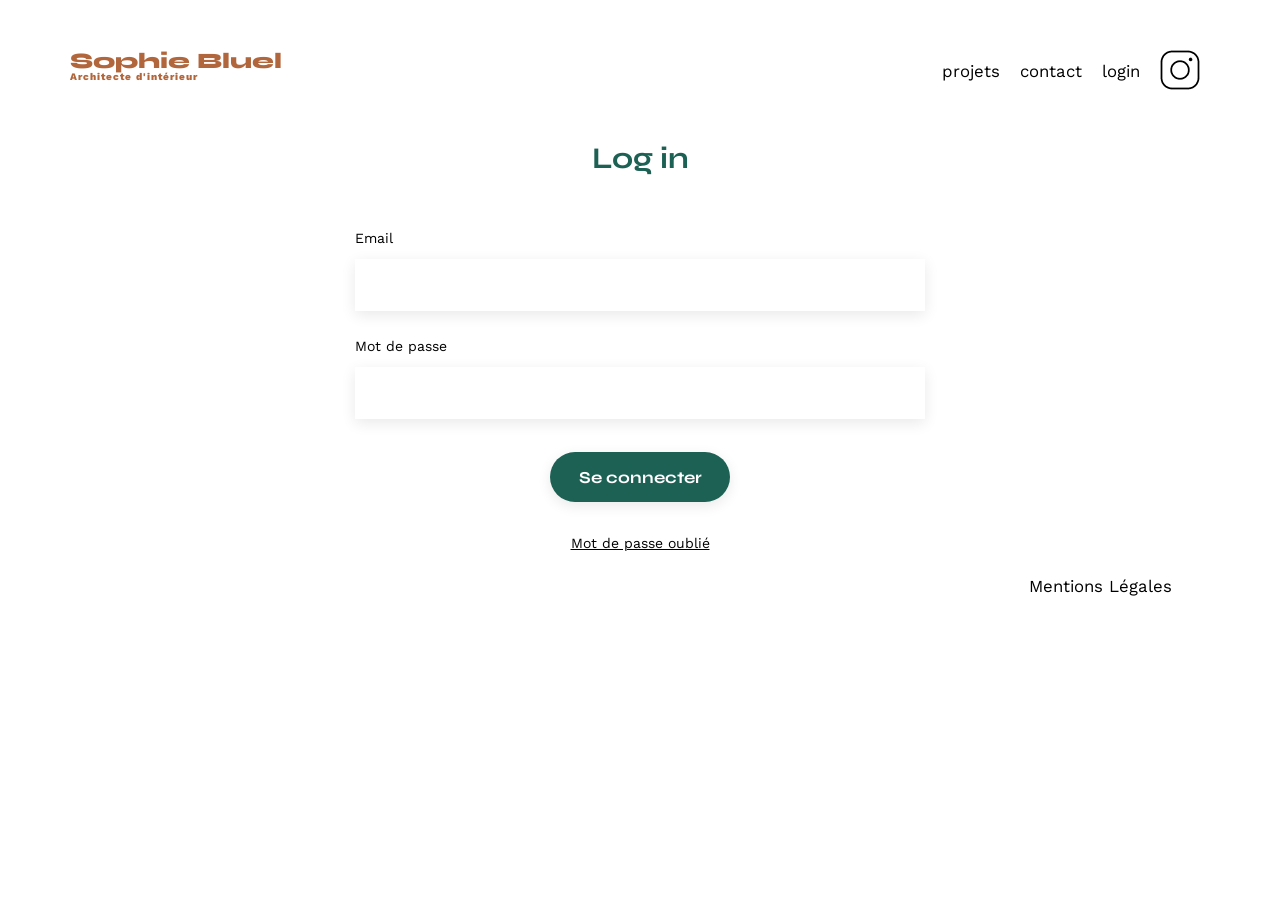
==== FrontEnd/login_page.html @ 0e16ee72 "Initial commit" ====
<!DOCTYPE html>
<html lang="fr">

<head>
    <meta charset="UTF-8">
    <title>Sophie Bluel - Architecte d'intérieur - page d'identification </title>
    <meta name="viewport" content="width=device-width, initial-scale=1.0">
    <link rel="preconnect" href="https://fonts.googleapis.com">
    <link rel="preconnect" href="https://fonts.gstatic.com" crossorigin>
    <link href="https://fonts.googleapis.com/css2?family=Syne:wght@700;800&family=Work+Sans&display=swap"
        rel="stylesheet">
    <meta name="description" content="">
    <link rel="stylesheet" href="./assets/style.css">
    <script src="./assets/login_script.js" defer></script>

</head>

<body>
    <header>
        <h1>Sophie Bluel <span>Architecte d'intérieur</span></h1>
        <nav>
            <ul>
                <li>projets</li>
                <li>contact</li>
                <li>login</li>
                <li><img src="./assets/icons/instagram.png" alt="Instagram"></li>
            </ul>
        </nav>
    </header>
    <main>
        <section id="contact">
            <h2>Log in</h2>

            <form class="formulaire-login" action="#" method="post">
                <label for="email">Email</label>
                <input type="email" name="email" id="email" required>

                <label for="password">Mot de passe</label>
                <input type="password" name="password" id="password" required>

                <input type="submit" value="Se connecter">
                <a href="">Mot de passe oublié</a>
            </form>
        </section>
    </main>
    <footer>
        <nav>
            <ul>
                <li>Mentions Légales</li>
            </ul>
        </nav>
    </footer>
</body>
---- FrontEnd/assets/style.css ----
/* http://meyerweb.com/eric/tools/css/reset/
   v2.0 | 20110126
   License: none (public domain)
*/

html,
body,
div,
span,
applet,
object,
iframe,
h1,
h2,
h3,
h4,
h5,
h6,
p,
blockquote,
pre,
a,
abbr,
acronym,
address,
big,
cite,
code,
del,
dfn,
em,
img,
ins,
kbd,
q,
s,
samp,
small,
strike,
strong,
sub,
sup,
tt,
var,
b,
u,
i,
center,
dl,
dt,
dd,
ol,
ul,
li,
fieldset,
form,
label,
legend,
table,
caption,
tbody,
tfoot,
thead,
tr,
th,
td,
article,
aside,
canvas,
details,
embed,
figure,
figcaption,
footer,
header,
hgroup,
menu,
nav,
output,
ruby,
section,
summary,
time,
mark,
audio,
video {
	margin: 0;
	padding: 0;
	border: 0;
	font-size: 100%;
	font: inherit;
	vertical-align: baseline;
}

/* HTML5 display-role reset for older browsers */
article,
aside,
details,
figcaption,
figure,
footer,
header,
hgroup,
menu,
nav,
section {
	display: block;
}

body {
	line-height: 1;
}

ol,
ul {
	list-style: none;
}

blockquote,
q {
	quotes: none;
}

blockquote:before,
blockquote:after,
q:before,
q:after {
	content: '';
	content: none;
}

table {
	border-collapse: collapse;
	border-spacing: 0;
}

/** end reset css**/
body {
	max-width: 1140px;
	margin: auto;
	font-family: 'Work Sans';
	font-size: 14px;
}

header {
	display: flex;
	justify-content: space-between;
	margin: 50px 0
}

section {
	margin: 50px 0
}

h1 {
	display: flex;
	flex-direction: column;
	font-family: 'Syne';
	font-size: 22px;
	font-weight: 800;
	color: #B1663C
}

h1>span {
	font-family: 'Work Sans';
	font-size: 10px;
	letter-spacing: 0.1em;
	;
}

h2 {
	font-family: 'Syne';
	font-weight: 700;
	font-size: 30px;
	color: #1D6154
}

nav ul {
	display: flex;
	align-items: center;
	list-style-type: none;

}

nav li {
	padding: 0 10px;
	font-size: 1.2em;
}

li:hover {
	color: #B1663C;
}

#introduction {
	display: flex;
	align-items: center;
}

#introduction figure {
	flex: 1
}

#introduction img {
	display: block;
	margin: auto;
	width: 80%;
}

#introduction article {
	flex: 1
}

#introduction h2 {
	margin-bottom: 1em;
}

#introduction p {
	margin-bottom: 0.5em;
}

#portfolio h2 {
	order: 0;
	text-align: center;
	margin-bottom: 1em;
}

.gallery {
	order: 2;
	width: 100%;
	display: grid;
	grid-template-columns: 1fr 1fr 1fr;
	grid-column-gap: 20px;
	grid-row-gap: 20px;
}

.gallery img {
	width: 100%;

}

#contact {
	width: 50%;
	margin: auto;
}

#contact>* {
	text-align: center;

}

#contact h2 {
	margin-bottom: 20px;
}

#contact form {
	text-align: left;
	margin-top: 30px;
	display: flex;
	flex-direction: column;
}

#contact input {
	height: 50px;
	font-size: 1.2em;
	border: none;
	box-shadow: 0px 4px 14px rgba(0, 0, 0, 0.09);
}

#contact label {
	margin: 2em 0 1em 0;
}

#contact textarea {
	border: none;
	box-shadow: 0px 4px 14px rgba(0, 0, 0, 0.09);
}

#contact a {
	display: flex;
	align-items: center;
	justify-content: center;
	color: black;
}


input[type="submit"] {
	font-family: 'Syne';
	font-weight: 700;
	color: white;
	background-color: #1D6154;
	margin: 2em auto;
	width: 180px;
	text-align: center;
	border-radius: 60px;
}

footer nav ul {
	display: flex;
	justify-content: flex-end;
	margin: 2em
}


.portfolio_filter {
	order: 1;
	display: flex;
	justify-content: center;
	align-items: center;
	gap: 10px;
	margin-bottom: 51px;
	height: 38px;


}

.portfolio_filter button {
	border: solid 1px #1D6154;
	border-radius: 20px;
	color: #1D6154;
	font-size: 16px;
}

section#portfolio {
	display: flex;
	align-items: center;
	flex-direction: column;
}
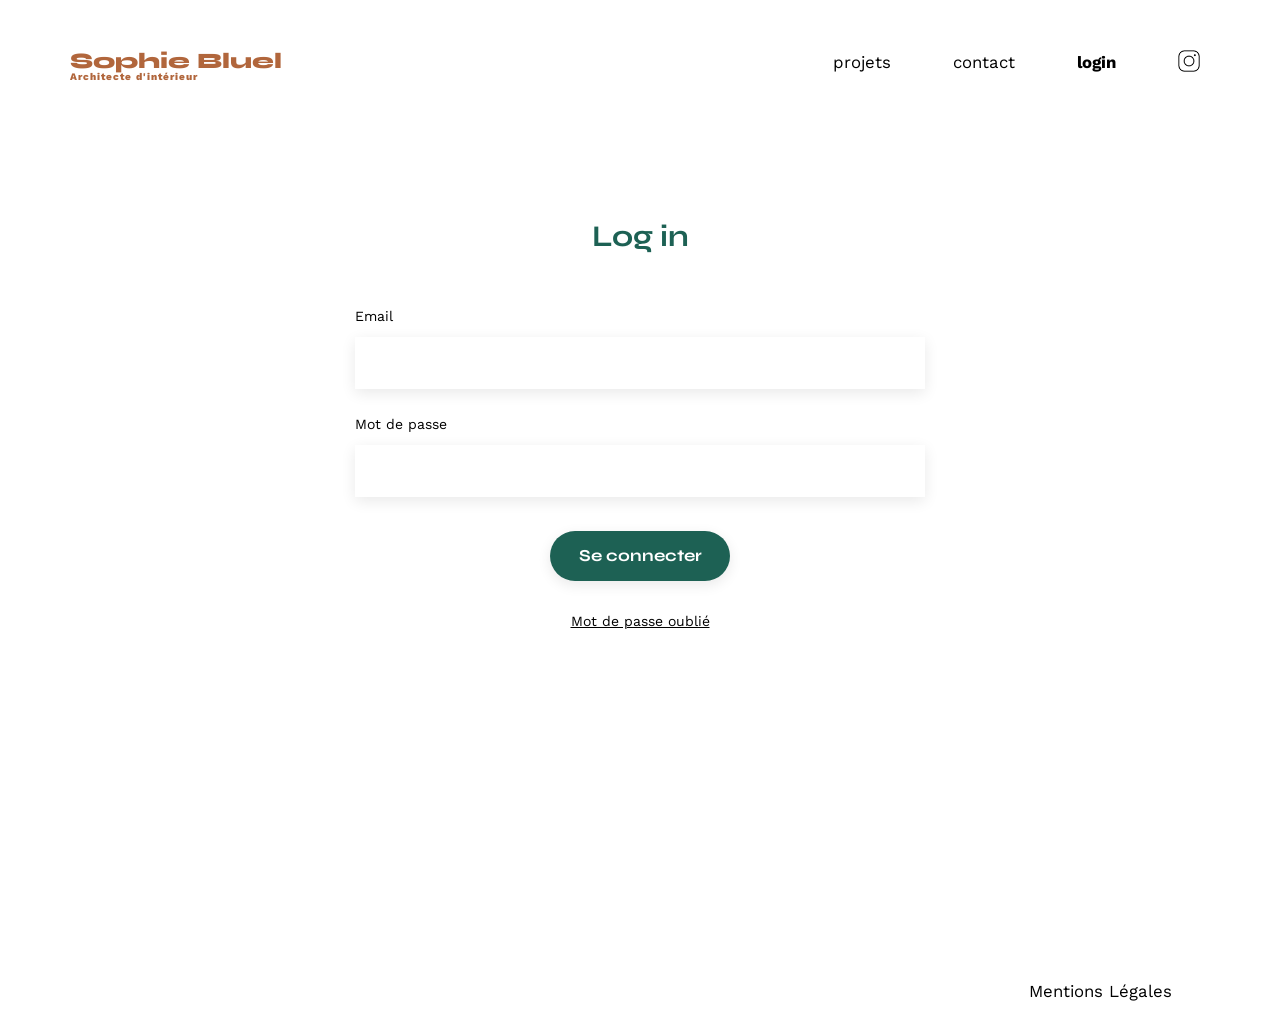
==== commit e8ebdc73: "Finalisation Projet Style" ====
--- a/FrontEnd/login_page.html
+++ b/FrontEnd/login_page.html
@@ -11,21 +11,24 @@
         rel="stylesheet">
     <meta name="description" content="">
     <link rel="stylesheet" href="./assets/style.css">
-    <script src="./assets/login_script.js" defer></script>
+    <script type="module" src="./scripts/login.js"></script>
 
 </head>
 
 <body>
     <header>
-        <h1>Sophie Bluel <span>Architecte d'intérieur</span></h1>
-        <nav>
-            <ul>
-                <li>projets</li>
-                <li>contact</li>
-                <li>login</li>
-                <li><img src="./assets/icons/instagram.png" alt="Instagram"></li>
-            </ul>
-        </nav>
+        <div id="conteneur_in_header">
+            <h1>Sophie Bluel <span>Architecte d'intérieur</span></h1>
+            <nav>
+                <ul>
+                    <li>projets</li>
+                    <li>contact</li>
+                    <li id="login">login</li>
+                    <li><img src="./assets/icons/instagram.png" alt="Instagram"></li>
+                </ul>
+            </nav>
+        </div>
+
     </header>
     <main>
         <section id="contact">
@@ -43,7 +46,7 @@
             </form>
         </section>
     </main>
-    <footer>
+    <footer class="login_footer">
         <nav>
             <ul>
                 <li>Mentions Légales</li>
--- a/FrontEnd/assets/style.css
+++ b/FrontEnd/assets/style.css
@@ -143,14 +143,14 @@
 }
 
 header {
-	display: flex;
-	justify-content: space-between;
-	margin: 50px 0
-}
-
-section {
-	margin: 50px 0
-}
+	margin: 50px 0px 139px 0px;
+}
+
+header ul img {
+	width: 22px
+}
+
+
 
 h1 {
 	display: flex;
@@ -179,6 +179,7 @@
 	display: flex;
 	align-items: center;
 	list-style-type: none;
+	gap: 42px;
 
 }
 
@@ -221,7 +222,7 @@
 #portfolio h2 {
 	order: 0;
 	text-align: center;
-	margin-bottom: 1em;
+
 }
 
 .gallery {
@@ -229,8 +230,9 @@
 	width: 100%;
 	display: grid;
 	grid-template-columns: 1fr 1fr 1fr;
-	grid-column-gap: 20px;
-	grid-row-gap: 20px;
+	grid-column-gap: 18px;
+	grid-row-gap: 16px;
+	margin-top: 50px;
 }
 
 .gallery img {
@@ -240,7 +242,7 @@
 
 #contact {
 	width: 50%;
-	margin: auto;
+	margin: 57px auto;
 }
 
 #contact>* {
@@ -282,6 +284,9 @@
 	color: black;
 }
 
+#login {
+	cursor: pointer;
+}
 
 input[type="submit"] {
 	font-family: 'Syne';
@@ -300,28 +305,400 @@
 	margin: 2em
 }
 
+.boldLi {
+	font-weight: bold;
+}
+
 
 .portfolio_filter {
 	order: 1;
 	display: flex;
+	justify-content: space-between;
+	align-items: center;
+	gap: 10px;
+	height: 38px;
+
+}
+
+.portfolio_filter button {
+	align-items: center;
+	display: flex;
+	border: solid 1px #1D6154;
 	justify-content: center;
-	align-items: center;
-	gap: 10px;
-	margin-bottom: 51px;
-	height: 38px;
-
-
-}
-
-.portfolio_filter button {
-	border: solid 1px #1D6154;
 	border-radius: 20px;
 	color: #1D6154;
 	font-size: 16px;
+	cursor: pointer;
+	font-size: 16px;
+	font-weight: bold;
+	height: 37px;
+	background-color: white;
+	min-width: 100px;
+	padding: 9px;
+}
+
+.portfolio_filter button.button_clicked {
+	color: white;
+	background-color: #1D6154;
 }
 
 section#portfolio {
 	display: flex;
 	align-items: center;
 	flex-direction: column;
+	margin-top: 139px;
+}
+
+/* ---------------------------------modal--------------------------- */
+.modal {
+	position: fixed;
+	display: flex;
+	align-items: center;
+	justify-content: center;
+	top: 0;
+	left: 0;
+	width: 100%;
+	height: 100%;
+	background: rgba(0, 0, 0, 0.5);
+}
+
+.modal-wrapper {
+	overflow-x: hidden;
+	overflow-y: auto;
+	width: 630px;
+	height: 688px;
+	max-width: calc(100vw - 20px);
+	max-height: calc(100vh - 20px);
+	padding: 20px;
+	background-color: white;
+
+}
+
+.modal-wrapper h2 {
+	margin-bottom: 46px;
+	font-size: 26px;
+	color: #000000;
+}
+
+.modal-wrapper .modal-works {
+	padding: none;
+	grid-column-gap: 9px;
+	grid-row-gap: 29px;
+}
+
+/* ________________________ */
+
+/* Conteneur glissant */
+.slide-container {
+	display: flex;
+	width: 200%;
+	transition: transform 0.5s ease-in-out;
+}
+
+/* Chaque panneau 50% dde 200%*/
+.slide {
+	display: flex;
+	max-height: 100%;
+	width: 50%;
+	padding: 20px;
+	box-sizing: border-box;
+	flex-direction: column;
+	align-items: center;
+}
+
+/* État affichant le formulaire */
+.slide-container.show-form {
+	transform: translateX(-50%);
+}
+
+/* État initial : galerie */
+.slide-container.show-gallery {
+	transform: translateX(0%);
+}
+
+
+button.js-switch-to-form:hover,
+button.js-switch-to-gallery:hover {
+	background-color: #555;
+}
+
+
+
+.modal-img {
+	height: 100%;
+	width: 100%;
+	object-fit: cover;
+}
+
+.modal-works {
+	display: grid;
+	grid-template-columns: repeat(auto-fill, minmax(100px, 1fr));
+	gap: 10px;
+	padding: 10px;
+	align-items: start;
+}
+
+#js-injectZone {
+	display: flex;
+	align-items: center;
+	justify-content: center;
+	gap: 31px;
+}
+
+a.js-modal {
+	text-decoration: none;
+	color: black;
+}
+
+.js-modal-close .fa-solid,
+.fas {
+	font-weight: 900;
+	font-size: 22px;
+}
+
+#modal {
+	color: rgb(22, 3, 3);
+	text-decoration: none;
+}
+
+.admin_nav {
+	display: flex;
+	align-items: center;
+	justify-content: center;
+	gap: 10px;
+	order: 1;
+	height: 59px;
+	width: 100%;
+	color: white;
+	background-color: black;
+	margin-bottom: 38px;
+}
+
+
+.header_admin {
+	display: flex;
+	flex-direction: column;
+	margin: 0px 0px 50px 0px;
+}
+
+#conteneur_in_header {
+	display: flex;
+	flex-direction: row;
+	justify-content: space-between;
+	order: 2;
+}
+
+.trash_conteneur {
+	display: flex;
+	align-items: center;
+	justify-content: center;
+	cursor: pointer;
+	background-color: black;
+	position: absolute;
+	right: 1px;
+	top: 1px;
+	padding: 4px;
+}
+
+.modal-item {
+	position: relative;
+}
+
+.fa-style {
+	color: white;
+}
+
+
+
+.modal-button_conteneur {
+	display: flex;
+	align-items: center;
+	justify-content: space-between;
+}
+
+.modal-button_conteneur button {
+	background: none;
+	border: none;
+	padding: 0px;
+	cursor: pointer;
+
+}
+
+.modal-down-page {
+	margin-top: 50px;
+	display: flex;
+	width: 80%;
+	border-top: solid 1px black;
+}
+
+form .modal-down-page {
+	margin-top: 50px;
+	display: flex;
+	width: 100%;
+	flex-direction: column;
+	align-items: center;
+	border-top: solid 1px #B3B3B3;
+}
+
+.modal_down_btn {
+	font-family: 'Syne';
+	font-weight: 700;
+	color: white;
+	margin: 2em auto;
+	width: 237px;
+	text-align: center;
+	border-radius: 60px;
+	height: 36px;
+	cursor: pointer;
+	border: none;
+}
+
+.modal_down_btn--add {
+	background-color: #1D6154;
+}
+
+.modal_down_btn--validate {
+	background-color: grey;
+}
+
+.modal_down_btn--validate-true {
+	background-color: #1D6154;
+}
+
+.btn-hidd {
+	visibility: hidden;
+}
+
+#drop-area {
+	padding: 0px 30px;
+	display: flex;
+	flex-direction: column;
+	align-items: center;
+	position: relative;
+	overflow: hidden;
+	justify-content: center;
+	gap: 6px;
+	height: 169px;
+	text-align: center;
+	cursor: pointer;
+	margin-bottom: 1rem;
+	background-color: #E8F1F6;
+	min-height: 150px;
+	transition: background-color 0.2s, border-color 0.2s;
+}
+
+#drop-area.hover {
+	background-color: #eef;
+	border-color: #339;
+}
+
+#preview {
+	max-width: 100%;
+	max-height: 100%;
+	object-fit: contain;
+	display: none;
+}
+
+.add-button {
+	width: 173px;
+	height: 36px;
+	border-radius: 50px;
+	border: none;
+	background-color: #CBD6DC;
+	color: #306685;
+	font-size: 14px;
+	font-family: 'Work Sans', sans-serif;
+	cursor: pointer;
+}
+
+.input-conteneur {
+	display: flex;
+	flex-direction: column;
+	gap: 10px;
+	margin-bottom: 21px;
+}
+
+.input-box {
+	height: 51px;
+	border: none;
+	box-shadow: 0px 4px 14px 0px rgba(0, 0, 0, 0.09);
+}
+
+#upload-form {
+	display: flex;
+	flex-direction: column;
+	width: 420px;
+}
+
+.select-wrapper {
+	position: relative;
+	width: 100%;
+	max-width: 300px;
+	display: flex;
+	flex-direction: column;
+	gap: 10px;
+}
+
+.select-wrapper .input-box {
+	height: 51px;
+	width: 141%;
+	padding: 0.5rem 2rem 0.5rem 0.8rem;
+	font-size: 1rem;
+	appearance: none;
+	-webkit-appearance: none;
+	-moz-appearance: none;
+	background-color: white;
+}
+
+.select-wrapper::after {
+	content: ">";
+	position: absolute;
+	top: 68%;
+	right: -6.2rem;
+	transform: translateY(-50%) rotate(90deg);
+	pointer-events: none;
+	font-size: 0.8rem;
+	color: #555;
+}
+
+.js-add-picture .fa-regular {
+	font-size: 76px;
+	color: #B9C5CC;
+}
+
+.js-add-picture p {
+	font-size: 10px;
+	font-family: 'Work Sans', sans-serif;
+	margin: 1px 0px 0px 0px;
+
+}
+
+button#Appartements {
+	min-width: 157px;
+}
+
+button#Hotels\ \&\ restaurants {
+	min-width: 198px;
+}
+
+figcaption {
+	margin: 7px;
+	font-size: 13px;
+	font-weight: 400;
+}
+
+.login_footer {
+	margin-top: 355px;
+}
+
+.admin_margin {
+	margin-bottom: 41px;
+}
+
+i.fa-solid.fa-arrow-left {
+	font-size: 21px;
+}
+
+i.fa-solid.fa-trash.fa-style {
+	font-size: 9px;
 }
